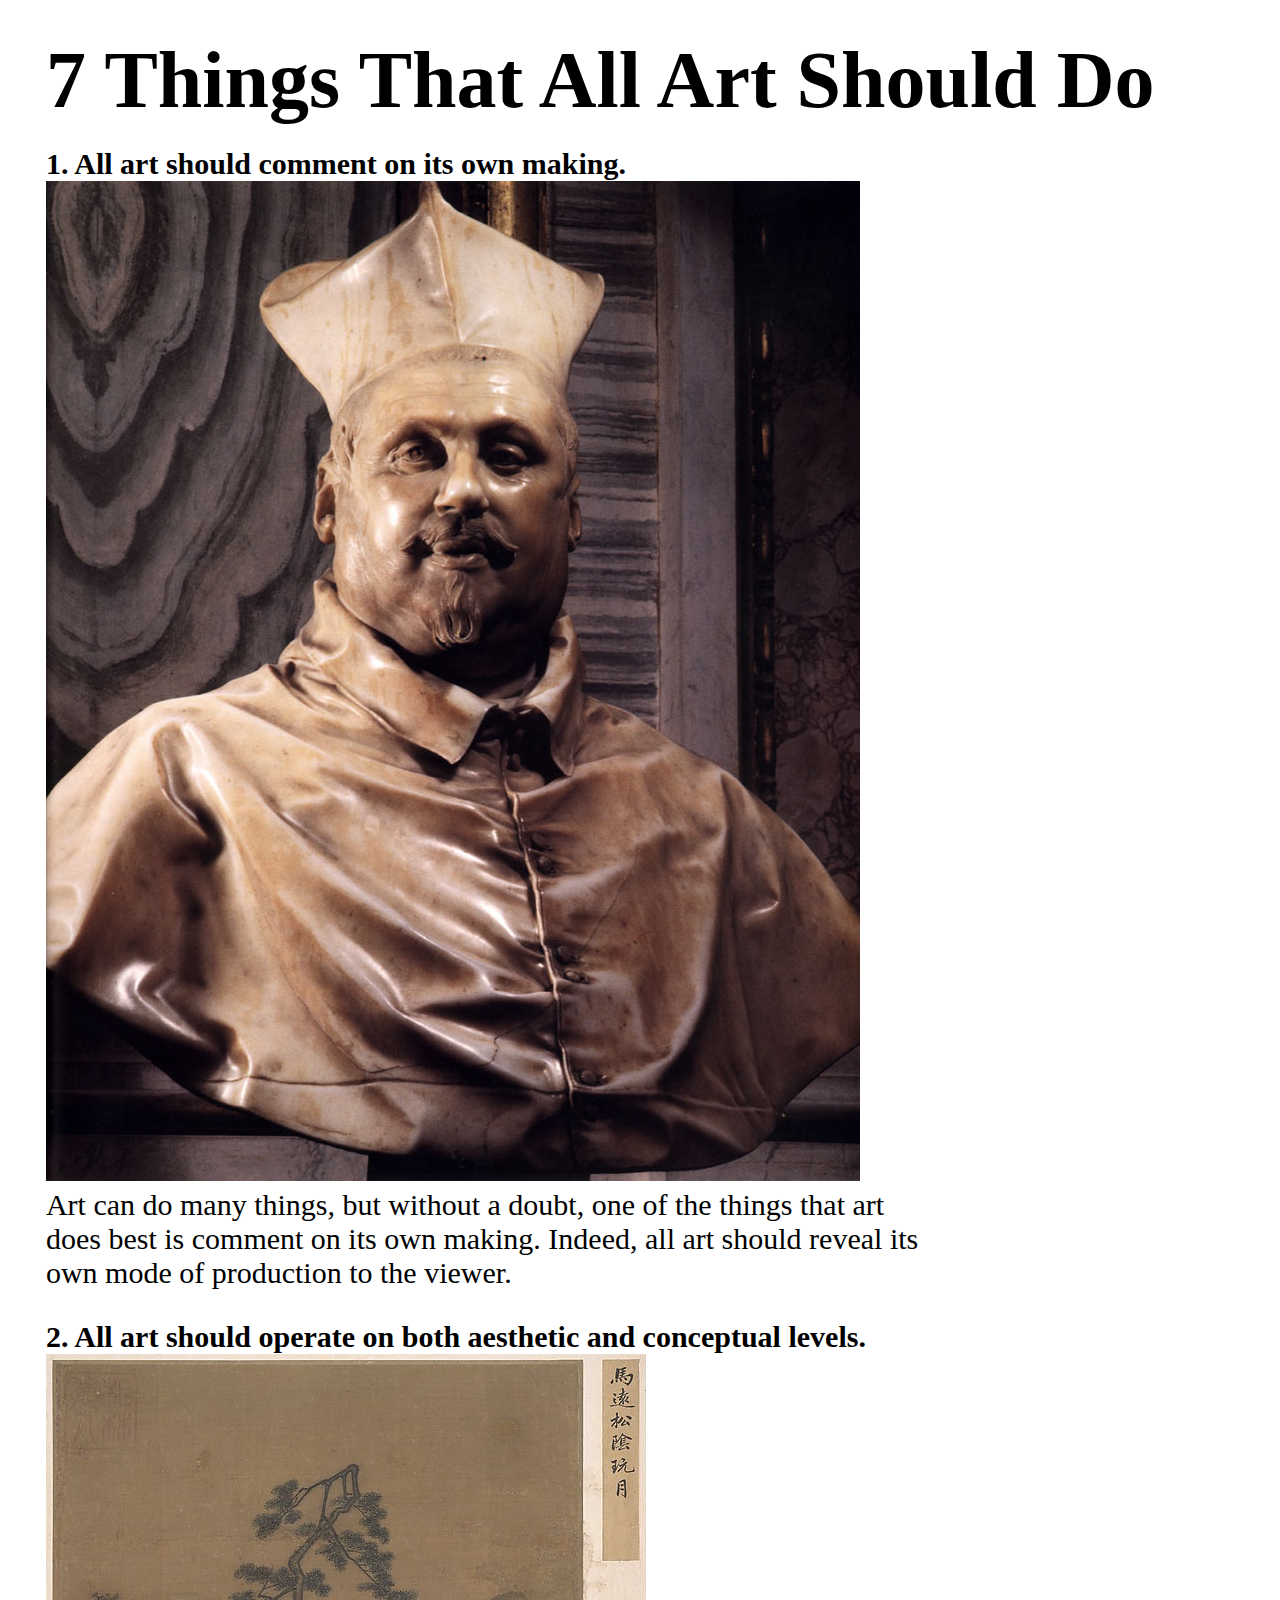
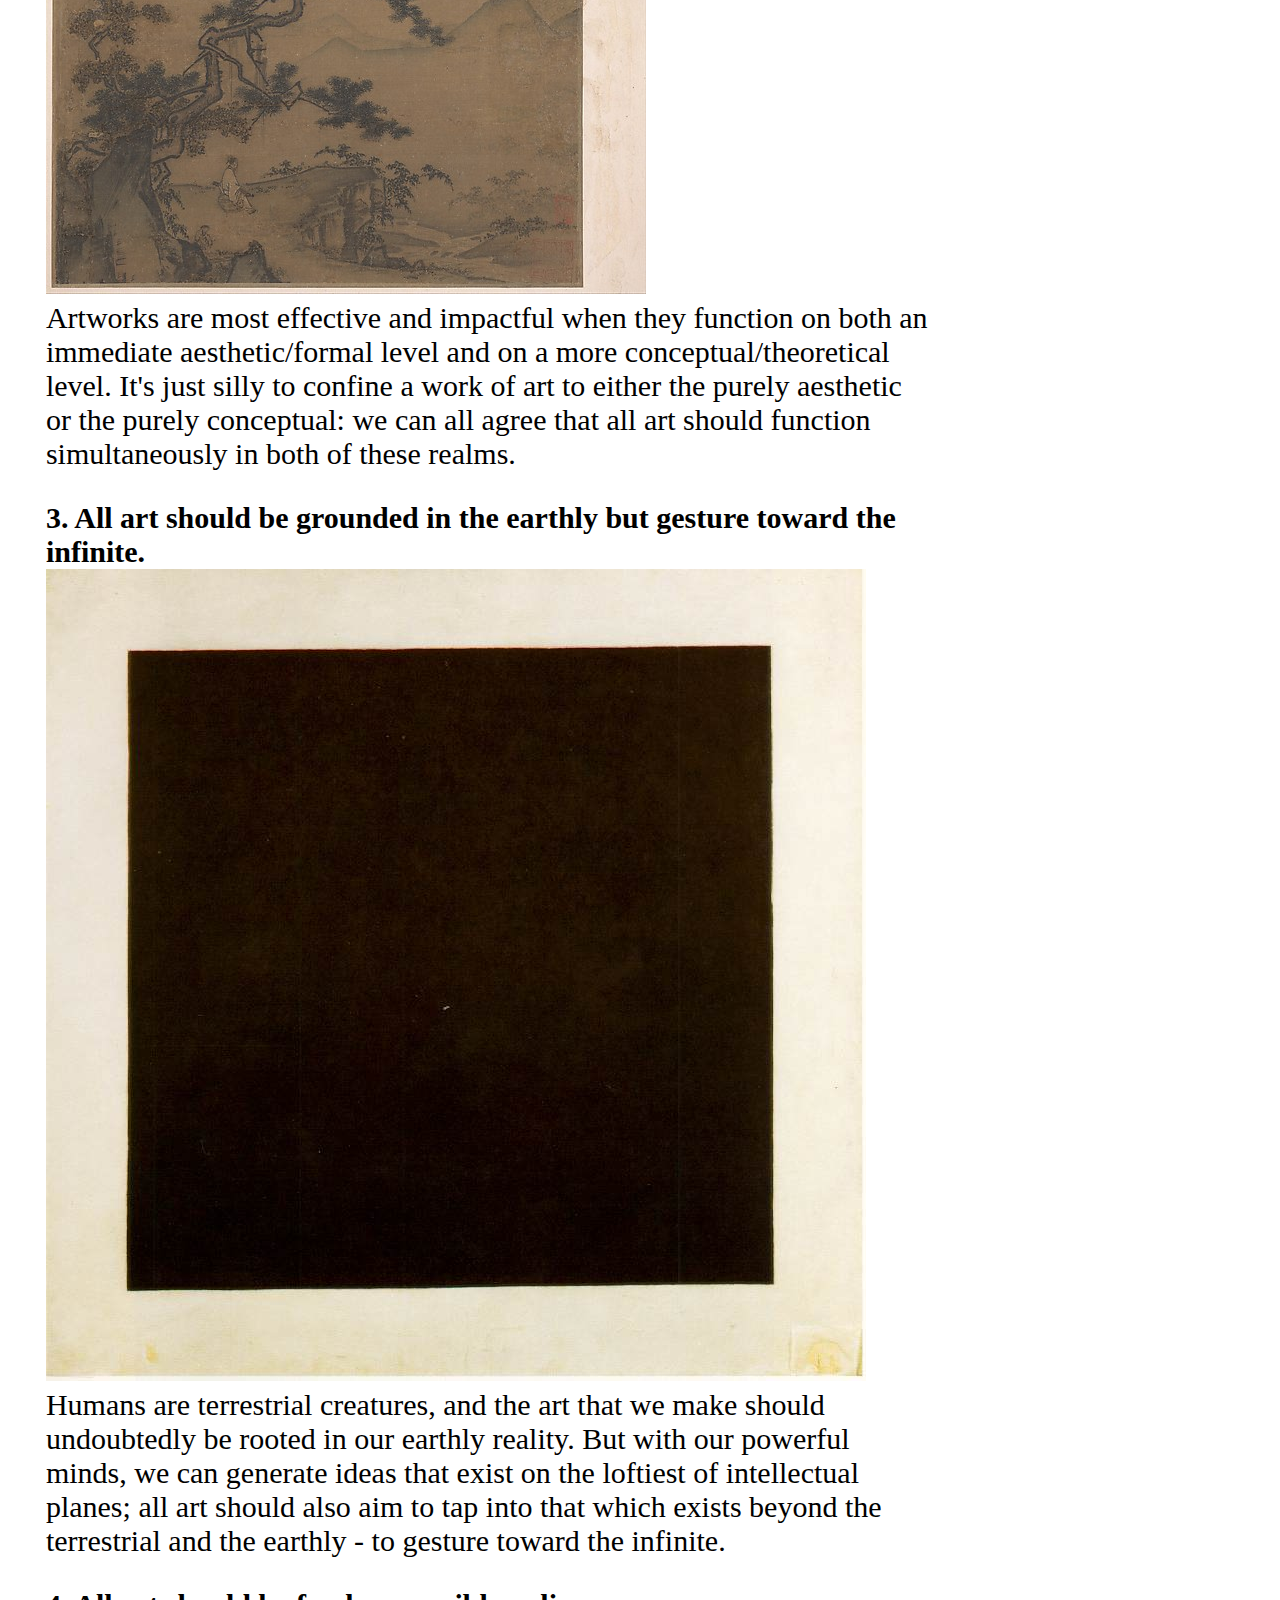
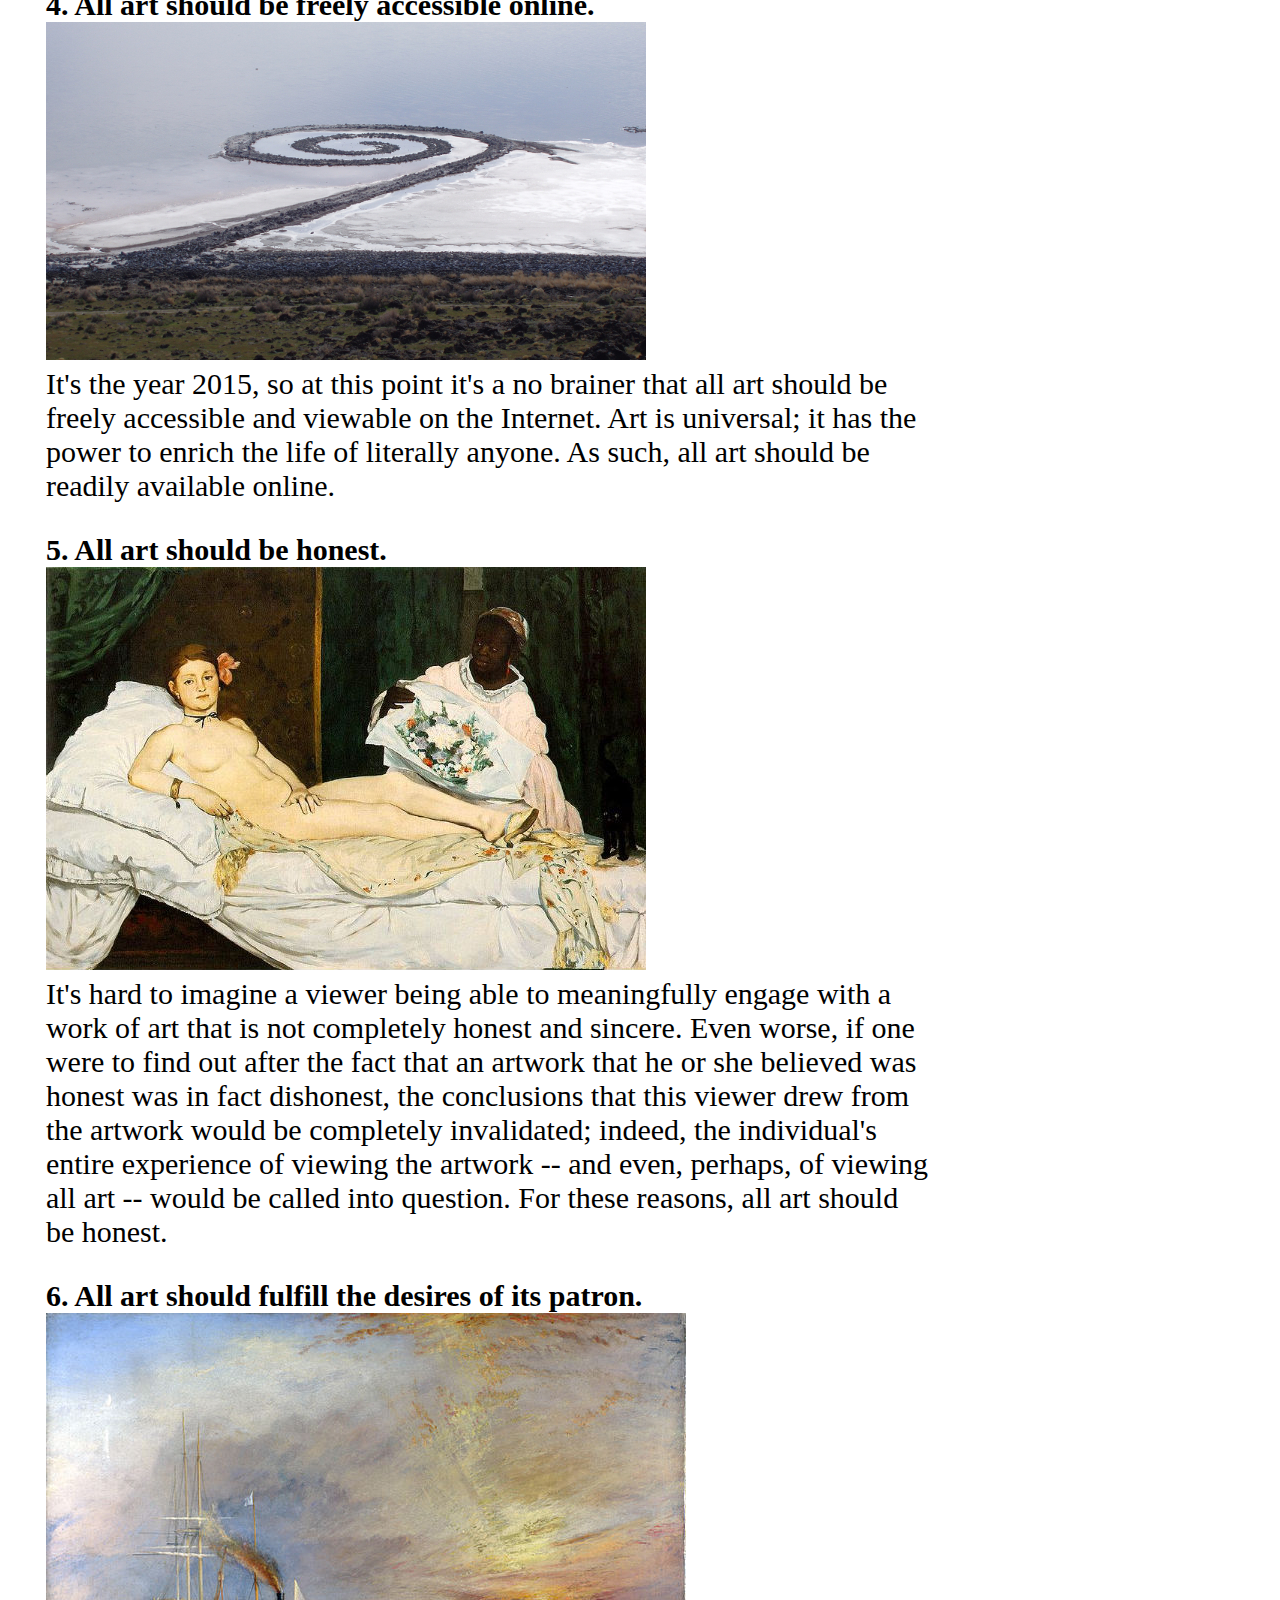
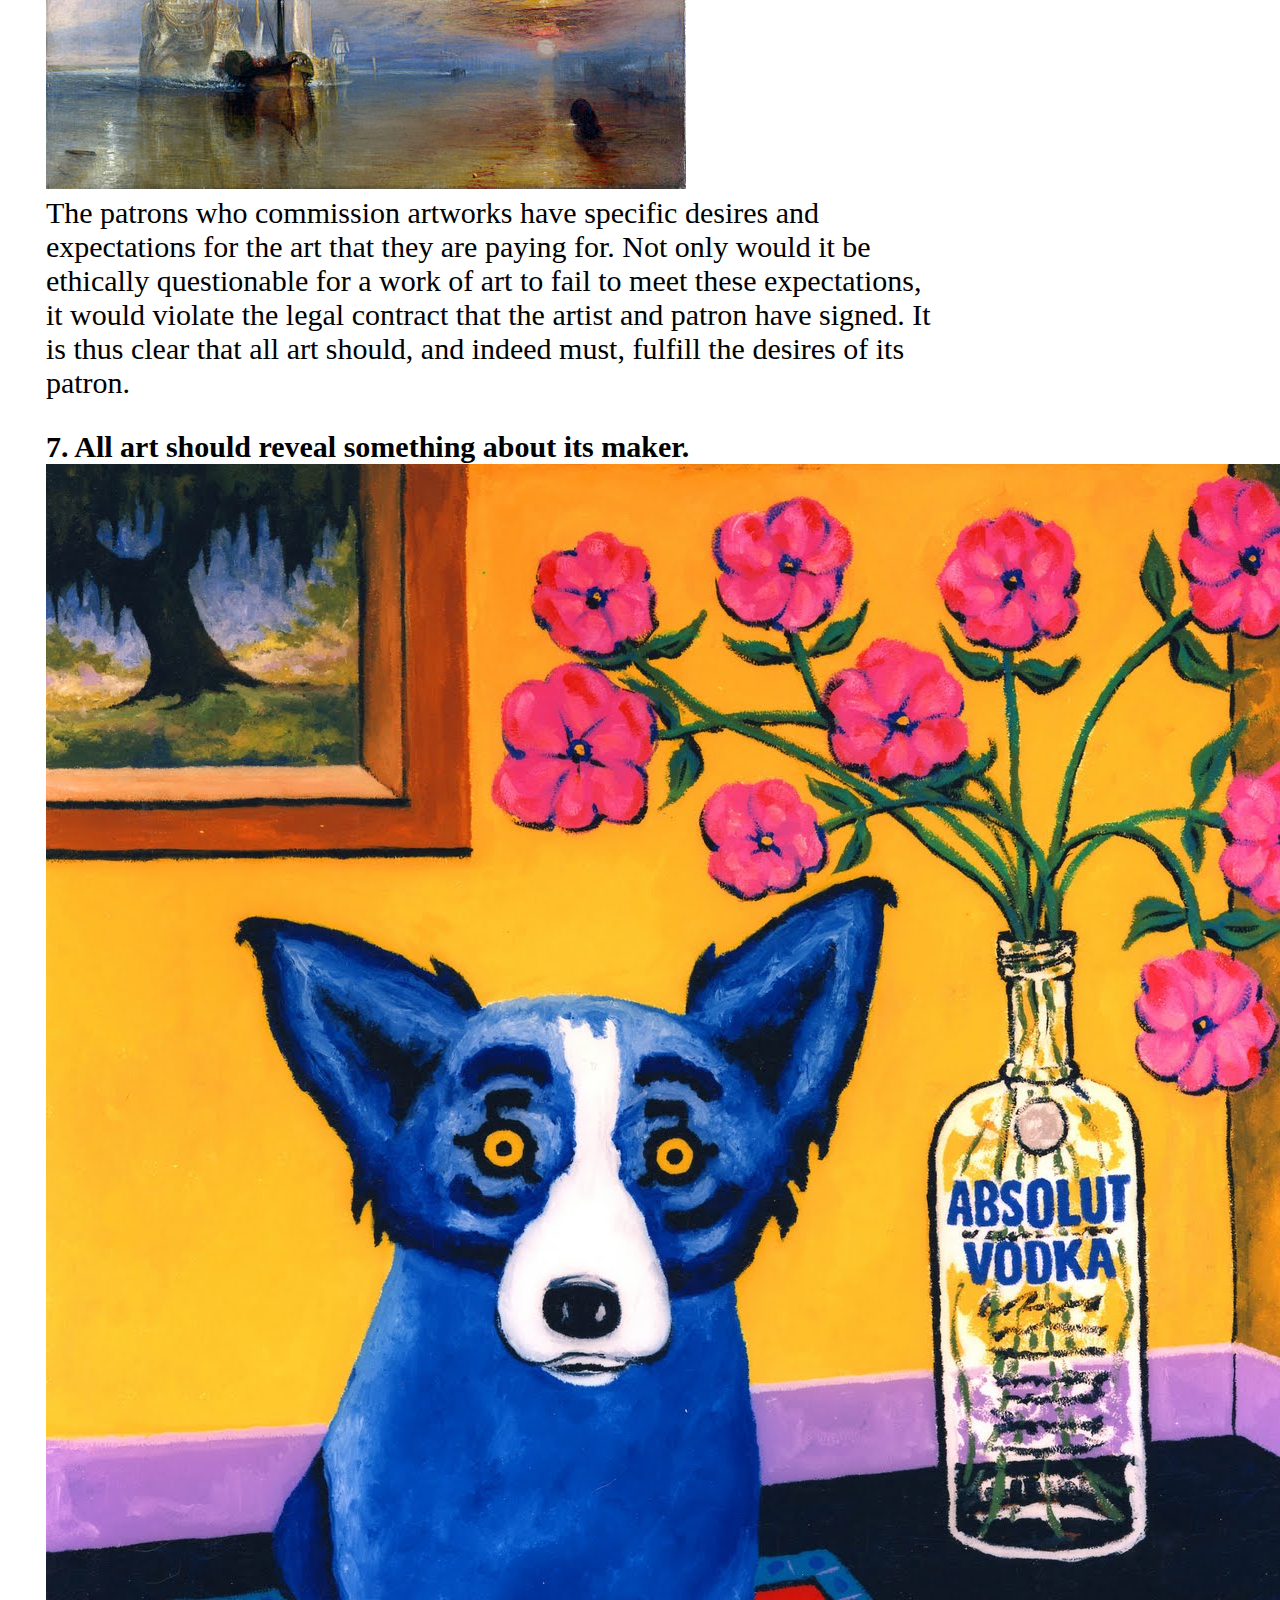
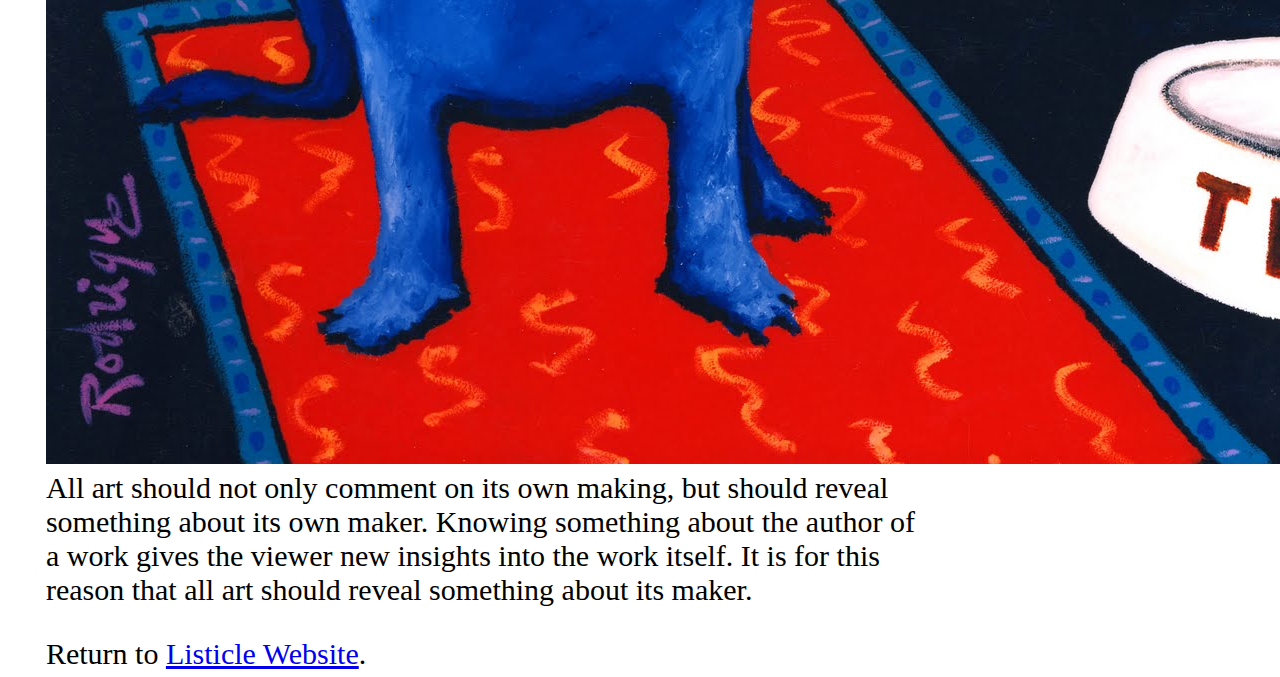
==== lists/art/7ThingsThatAllArtShouldDo.html @ 68961921 "Added bathroom" ====
<html>

  <head>

    <title>Listicle Website - 6 Bad Feelings The Bastard Mice Give Me</title>
    <link type="text/css" rel="stylesheet" href="../../stylesheet.css"/>
    <link rel="icon" href="../../favicon.ico" type="image/x-icon" />

  </head>

  <body>

    <h1 class="listtitle" id="art">7 Things That All Art Should Do</h1>

    <div class="listbody" id="art">
      <ul id="art">
        <li><b>1. All art should comment on its own making.</b>
          <br><img src="1.jpg">
          <br>Art can do many things, but without a doubt, one of the things that art does best is comment on its own making.
          Indeed, all art should reveal its own mode of production to the viewer.
          </li>
        <li><b>2. All art should operate on both aesthetic and conceptual levels.</b>
          <br><img src="2.jpg">
          <br>Artworks are most effective and impactful when they function on both an immediate aesthetic/formal level and on a more conceptual/theoretical level.
          It's just silly to confine a work of art to either the purely aesthetic or the purely conceptual: we can all agree that all art should function simultaneously
          in both of these realms.
          </li>
        <li><b>3. All art should be grounded in the earthly but gesture toward the infinite.</b>
          <br><img src="3.jpg">
          <br>Humans are terrestrial creatures, and the art that we make should undoubtedly be rooted in our earthly reality. But with our powerful minds, we can
          generate ideas that exist on the loftiest of intellectual planes; all art should also aim to tap into that which exists beyond the terrestrial and the earthly -
          to gesture toward the infinite.
          </li>
        <li><b>4. All art should be freely accessible online.</b>
          <br><img src="4.jpg">
          <br>It's the year 2015, so at this point it's a no brainer that all art should be freely accessible and viewable on the Internet. Art is universal; it has the power
          to enrich the life of literally anyone. As such, all art should be readily available online.
          </li>
        <li><b>5. All art should be honest.</b>
          <br><img src="5.jpg">
          <br>It's hard to imagine a viewer being able to meaningfully engage with a work of art that is not completely honest and sincere. Even worse, if one were to find out
          after the fact that an artwork that he or she believed was honest was in fact dishonest, the conclusions that this viewer drew from the artwork would be completely invalidated;
          indeed, the individual's entire experience of viewing the artwork -- and even, perhaps, of viewing all art -- would be called into question.
          For these reasons, all art should be honest.
          </li>
        <li><b>6. All art should fulfill the desires of its patron.</b>
          <br><img src="6.jpg">
          <br>The patrons who commission artworks have specific desires and expectations for the art that they are paying for. Not only would it be ethically questionable for a work of art
          to fail to meet these expectations, it would violate the legal contract that the artist and patron have signed. It is thus clear that all art should, and indeed must, fulfill the
          desires of its patron.
          </li>
        <li><b>7. All art should reveal something about its maker.</b>
          <br><img src="7.jpg">
          <br>All art should not only comment on its own making, but should reveal something about its own maker. Knowing something about the author of a work gives the viewer new insights
          into the work itself. It is for this reason that all art should reveal something about its maker.
          </li>
        <li>Return to <a href="../../index.html">Listicle Website</a>.</li>
      </ul>
    </div>

  </body>

</html>
---- stylesheet.css ----
.indextitle {
  position: relative;
  top: 3%;
  left: 3%;
  font-size: 80px;
}

.listtitle {
  position: relative;
  top: 3%;
  left: 3%;
  font-size: 80px;
  width: 95%;
}

.indexbody {
  position: relative;
  top: 5%;
  left: 3%;
}

.listintro {
  position: relative;
  top: 5%;
  left: 3%;
  font-size: 30px;
  width: 70%;
  margin-top: -50px;
  margin-bottom: 75px;
}

.listbody {
  position: relative;
  top: 5%;
  left: 3%;
  font-size: 30px;
  width: 70%;
}

.lists {
  margin-bottom: 30px;
  font-size: 30px;
}

#toplist {
  margin-top: -50px;
}

h1 {
  font-size: 80px;
}

ul {
  list-style-type: none;
  margin-left: -40px;
  margin-top: -50px;
  margin-bottom: 50px;
}

li {
  margin-bottom: 30px;
}
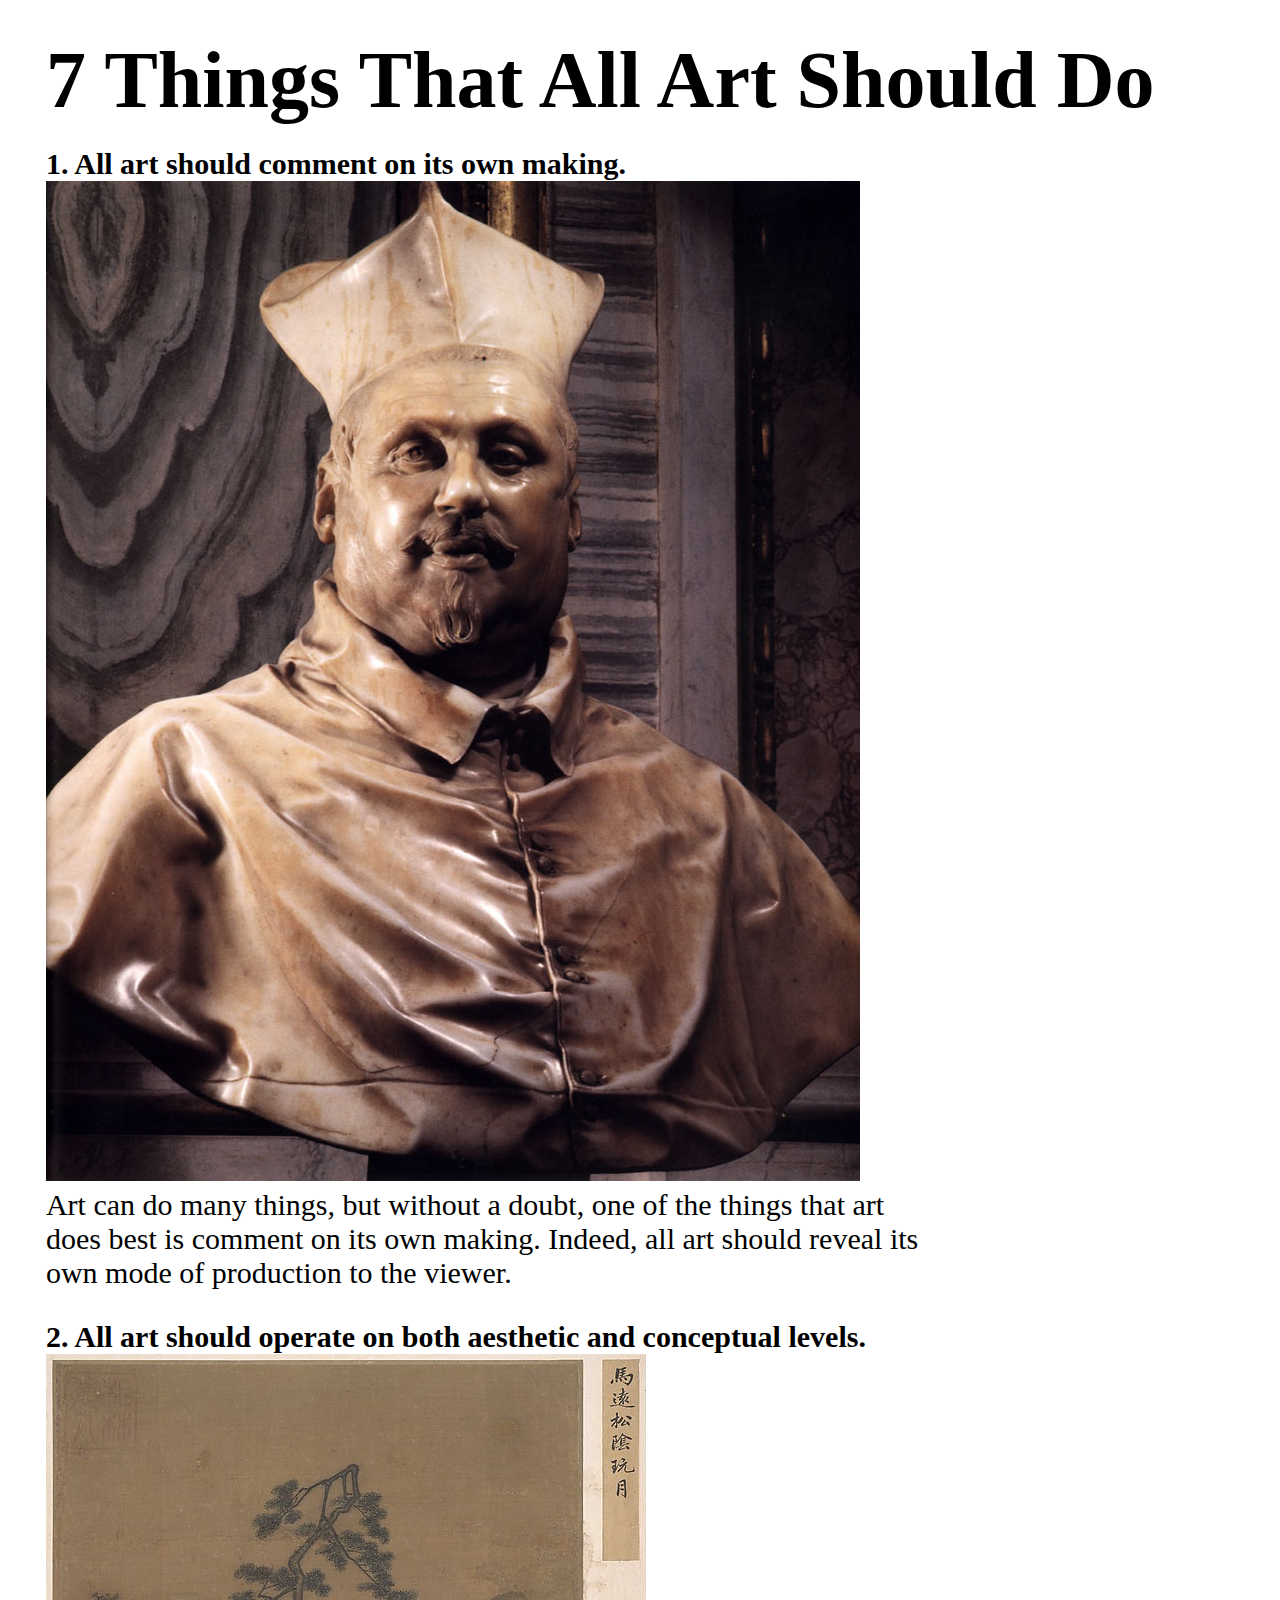
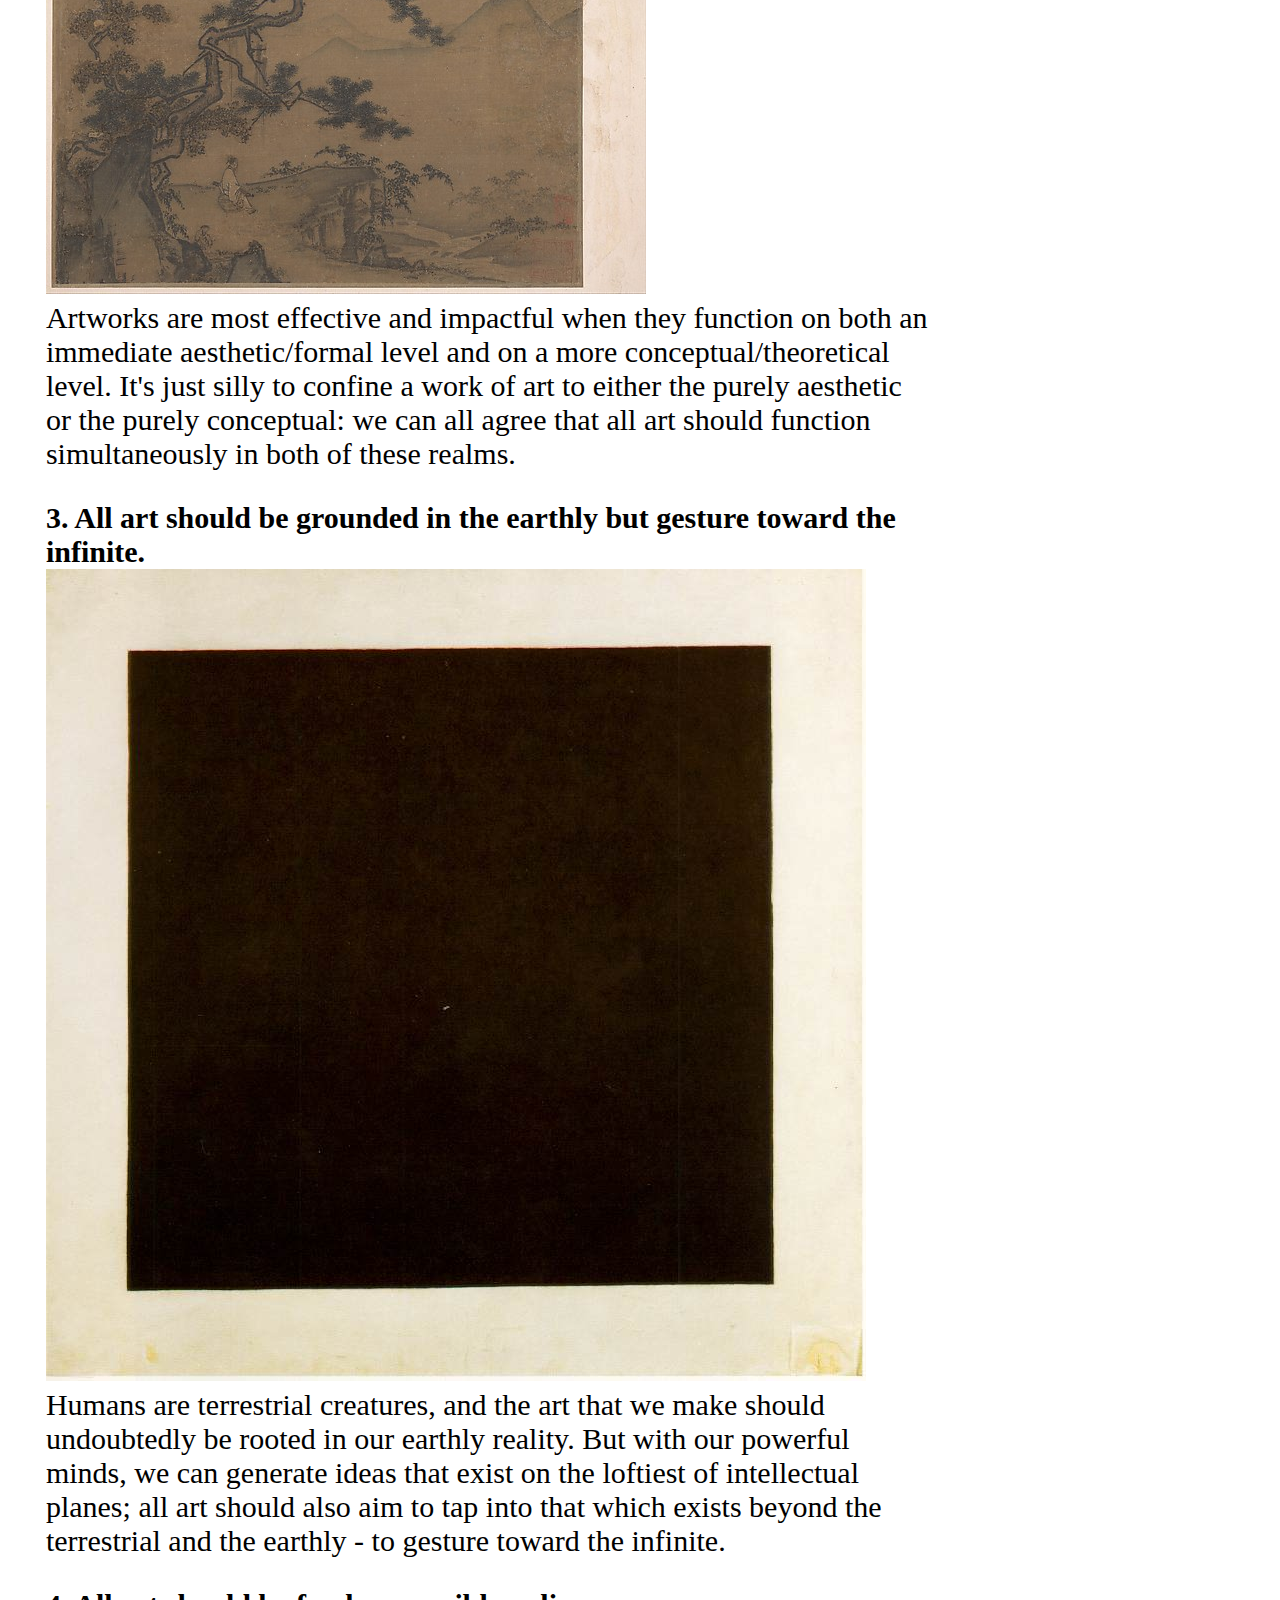
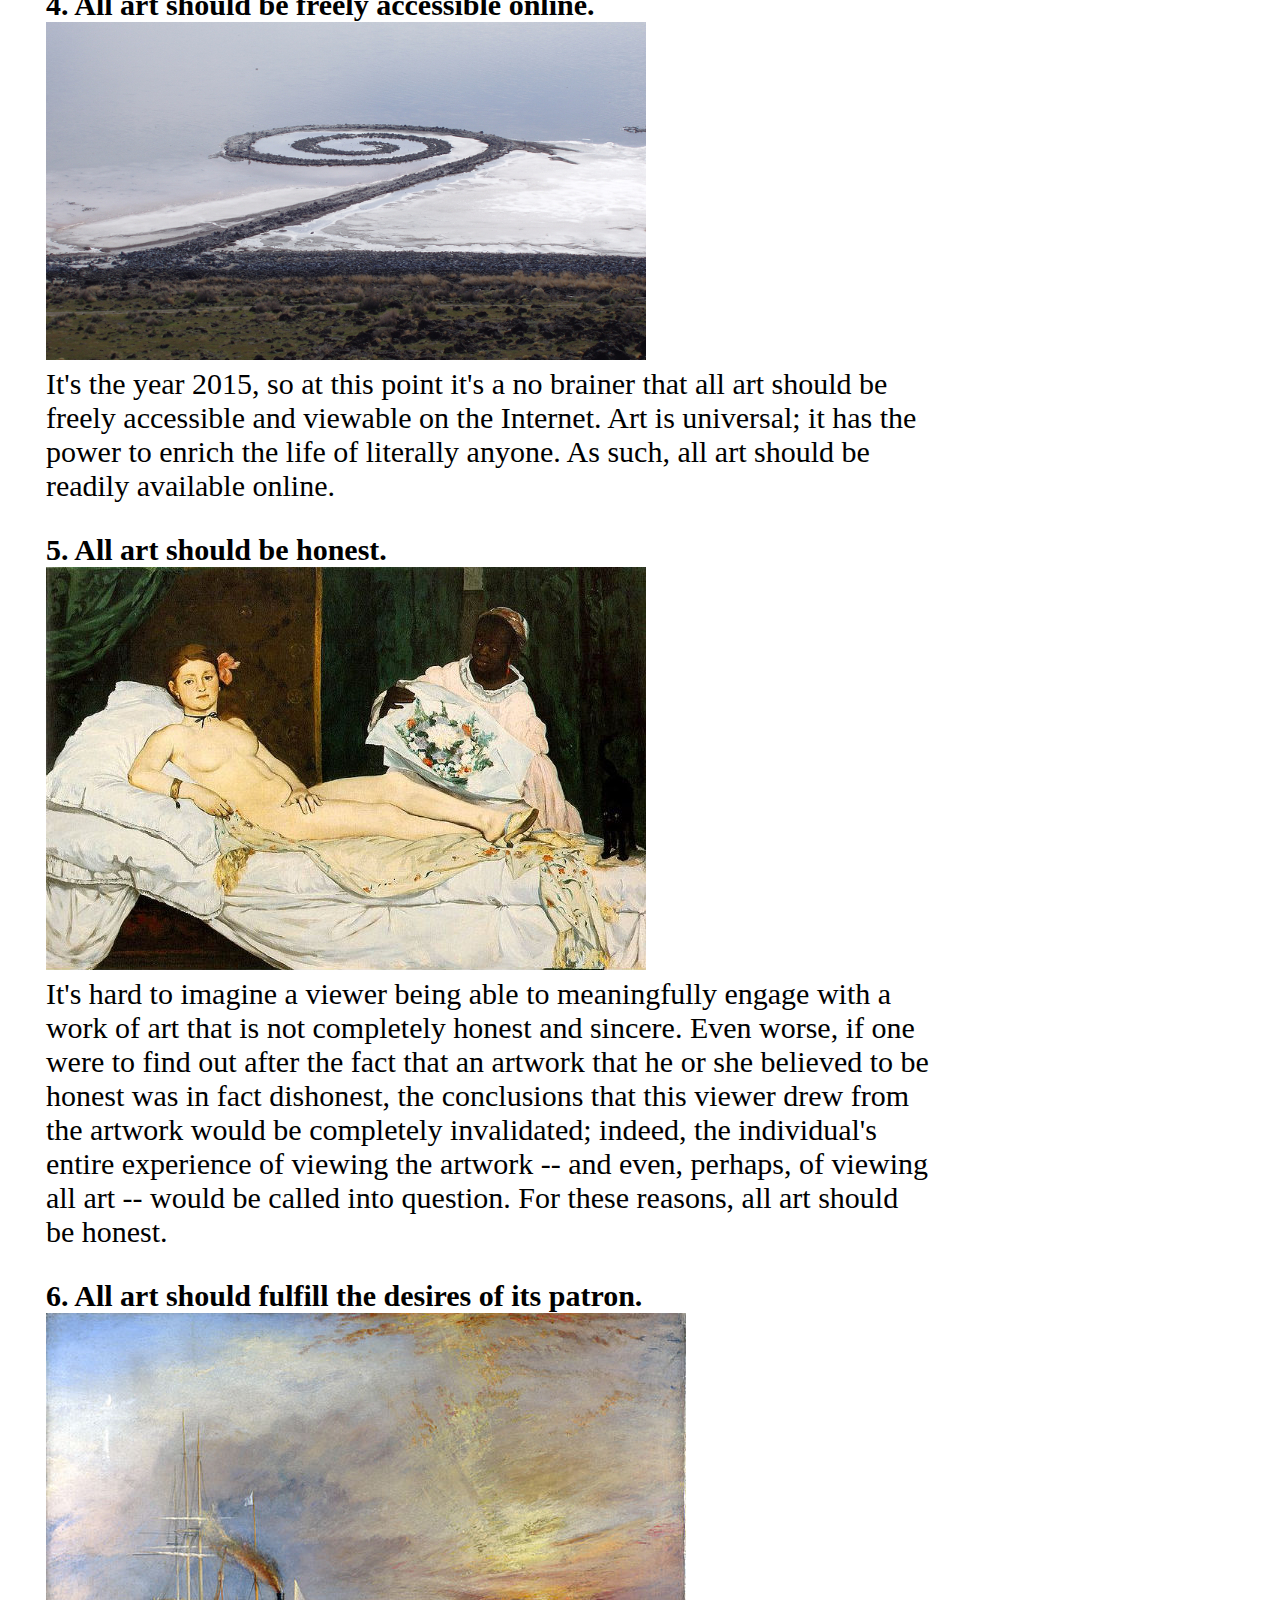
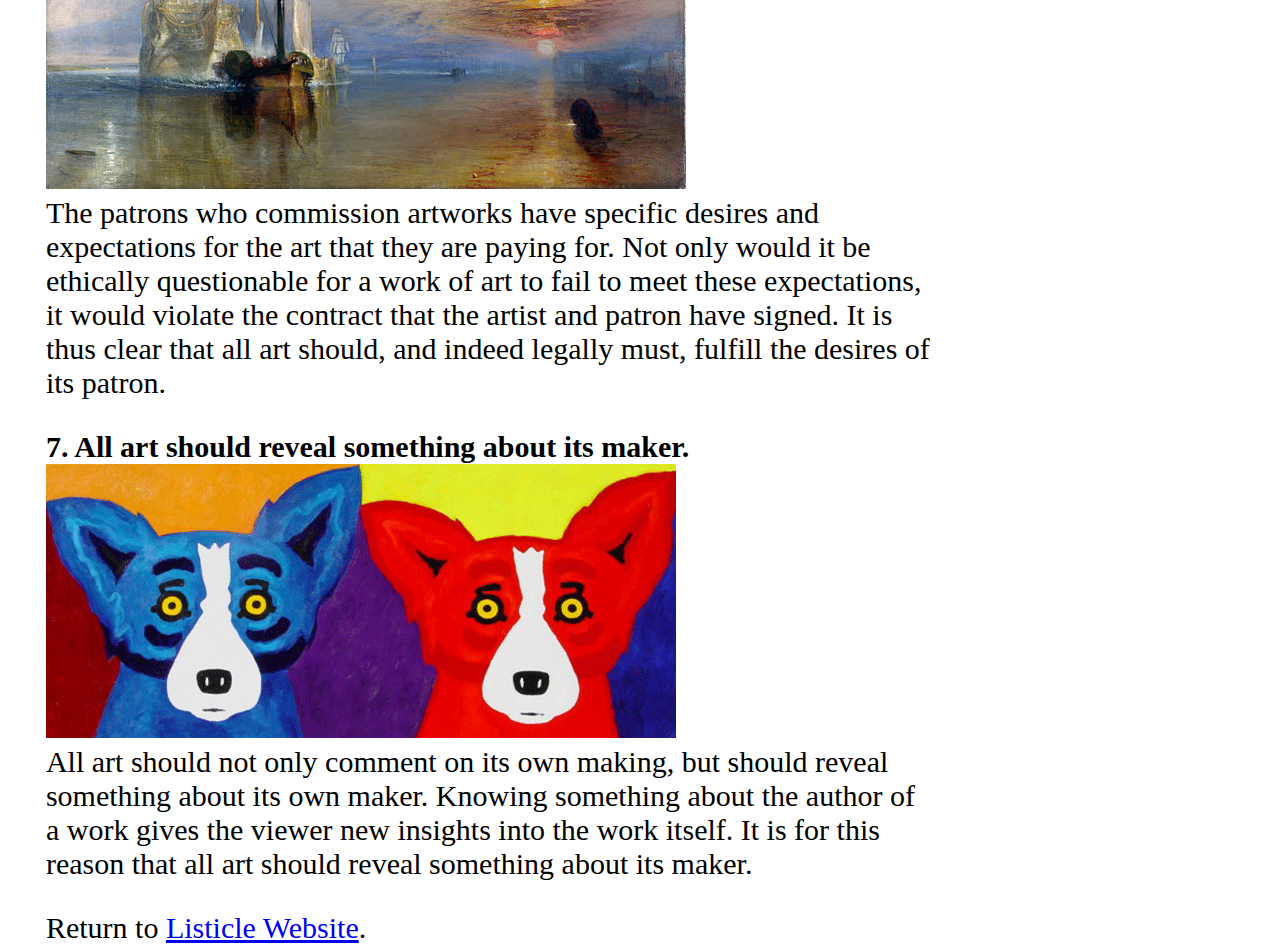
==== commit 9aaeccbe: "added art" ====
--- a/lists/art/7ThingsThatAllArtShouldDo.html
+++ b/lists/art/7ThingsThatAllArtShouldDo.html
@@ -39,14 +39,14 @@
         <li><b>5. All art should be honest.</b>
           <br><img src="5.jpg">
           <br>It's hard to imagine a viewer being able to meaningfully engage with a work of art that is not completely honest and sincere. Even worse, if one were to find out
-          after the fact that an artwork that he or she believed was honest was in fact dishonest, the conclusions that this viewer drew from the artwork would be completely invalidated;
+          after the fact that an artwork that he or she believed to be honest was in fact dishonest, the conclusions that this viewer drew from the artwork would be completely invalidated;
           indeed, the individual's entire experience of viewing the artwork -- and even, perhaps, of viewing all art -- would be called into question.
           For these reasons, all art should be honest.
           </li>
         <li><b>6. All art should fulfill the desires of its patron.</b>
           <br><img src="6.jpg">
           <br>The patrons who commission artworks have specific desires and expectations for the art that they are paying for. Not only would it be ethically questionable for a work of art
-          to fail to meet these expectations, it would violate the legal contract that the artist and patron have signed. It is thus clear that all art should, and indeed must, fulfill the
+          to fail to meet these expectations, it would violate the contract that the artist and patron have signed. It is thus clear that all art should, and indeed legally must, fulfill the
           desires of its patron.
           </li>
         <li><b>7. All art should reveal something about its maker.</b>
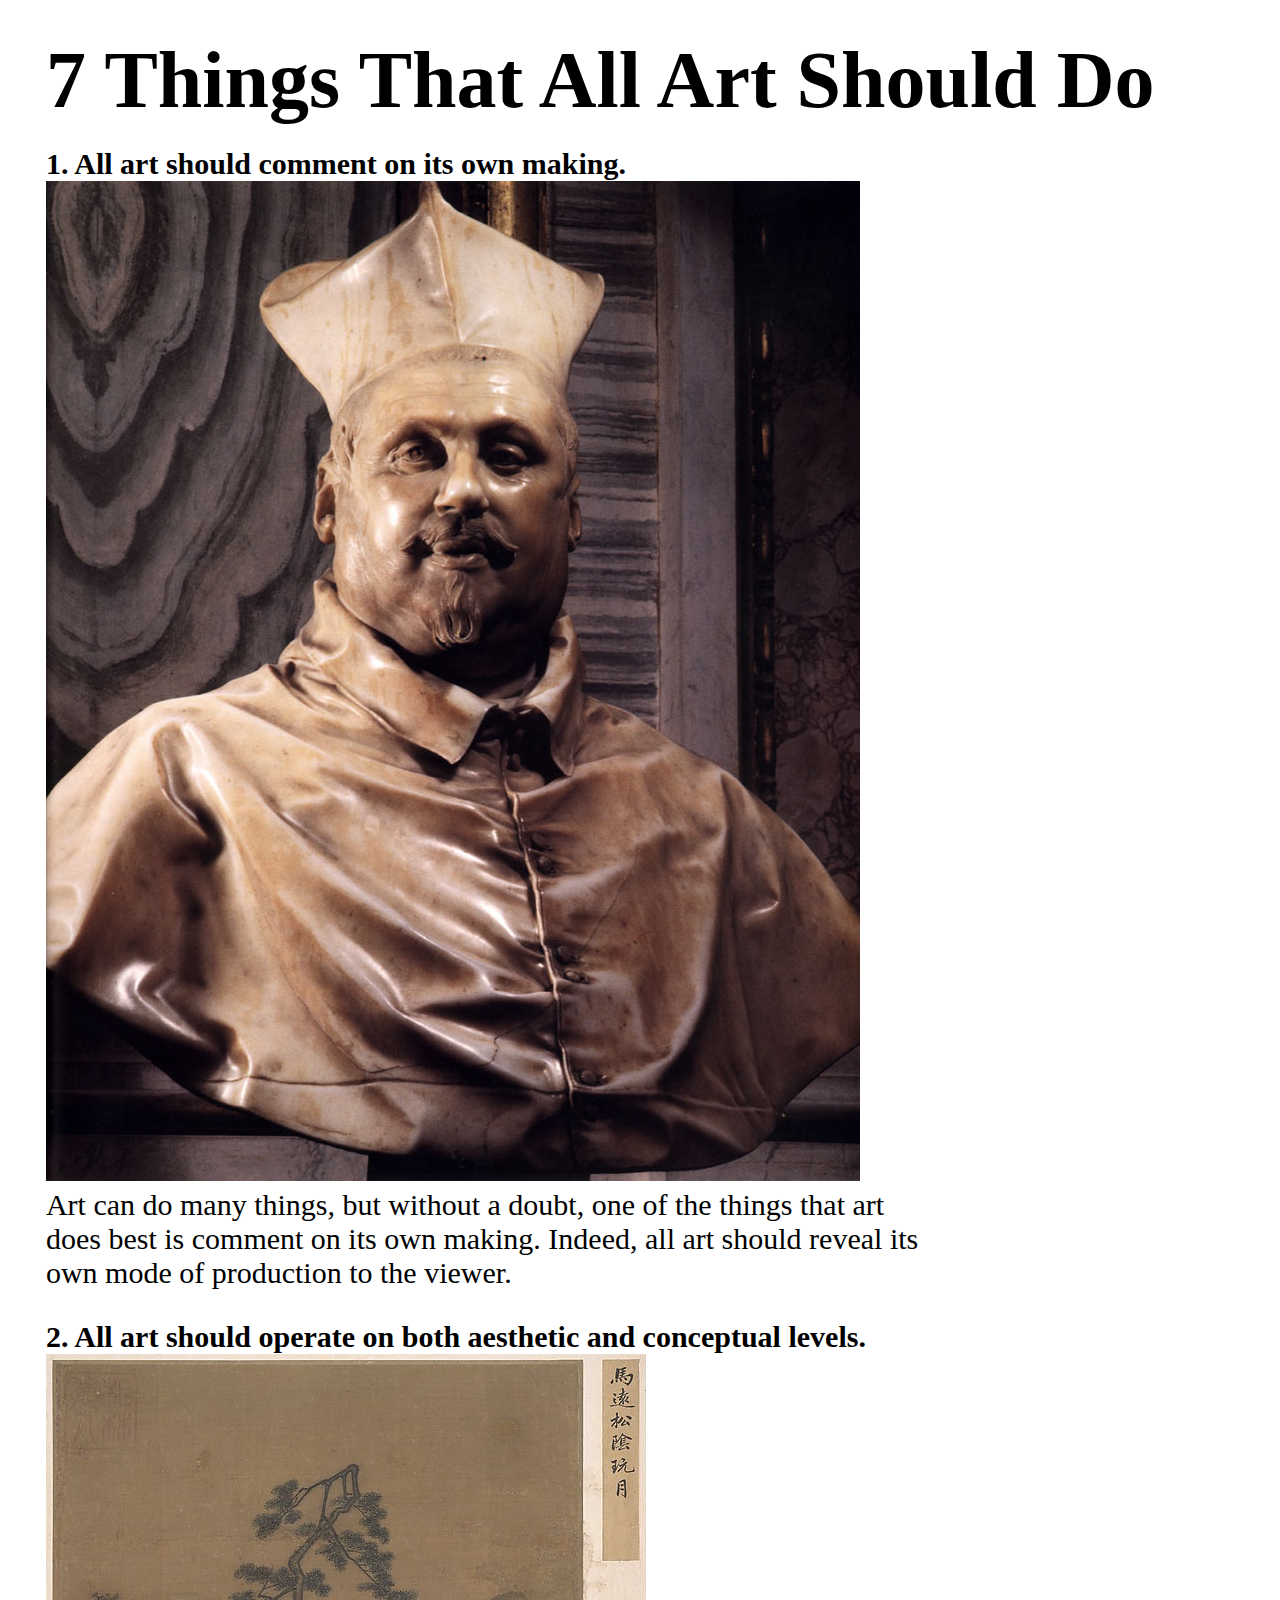
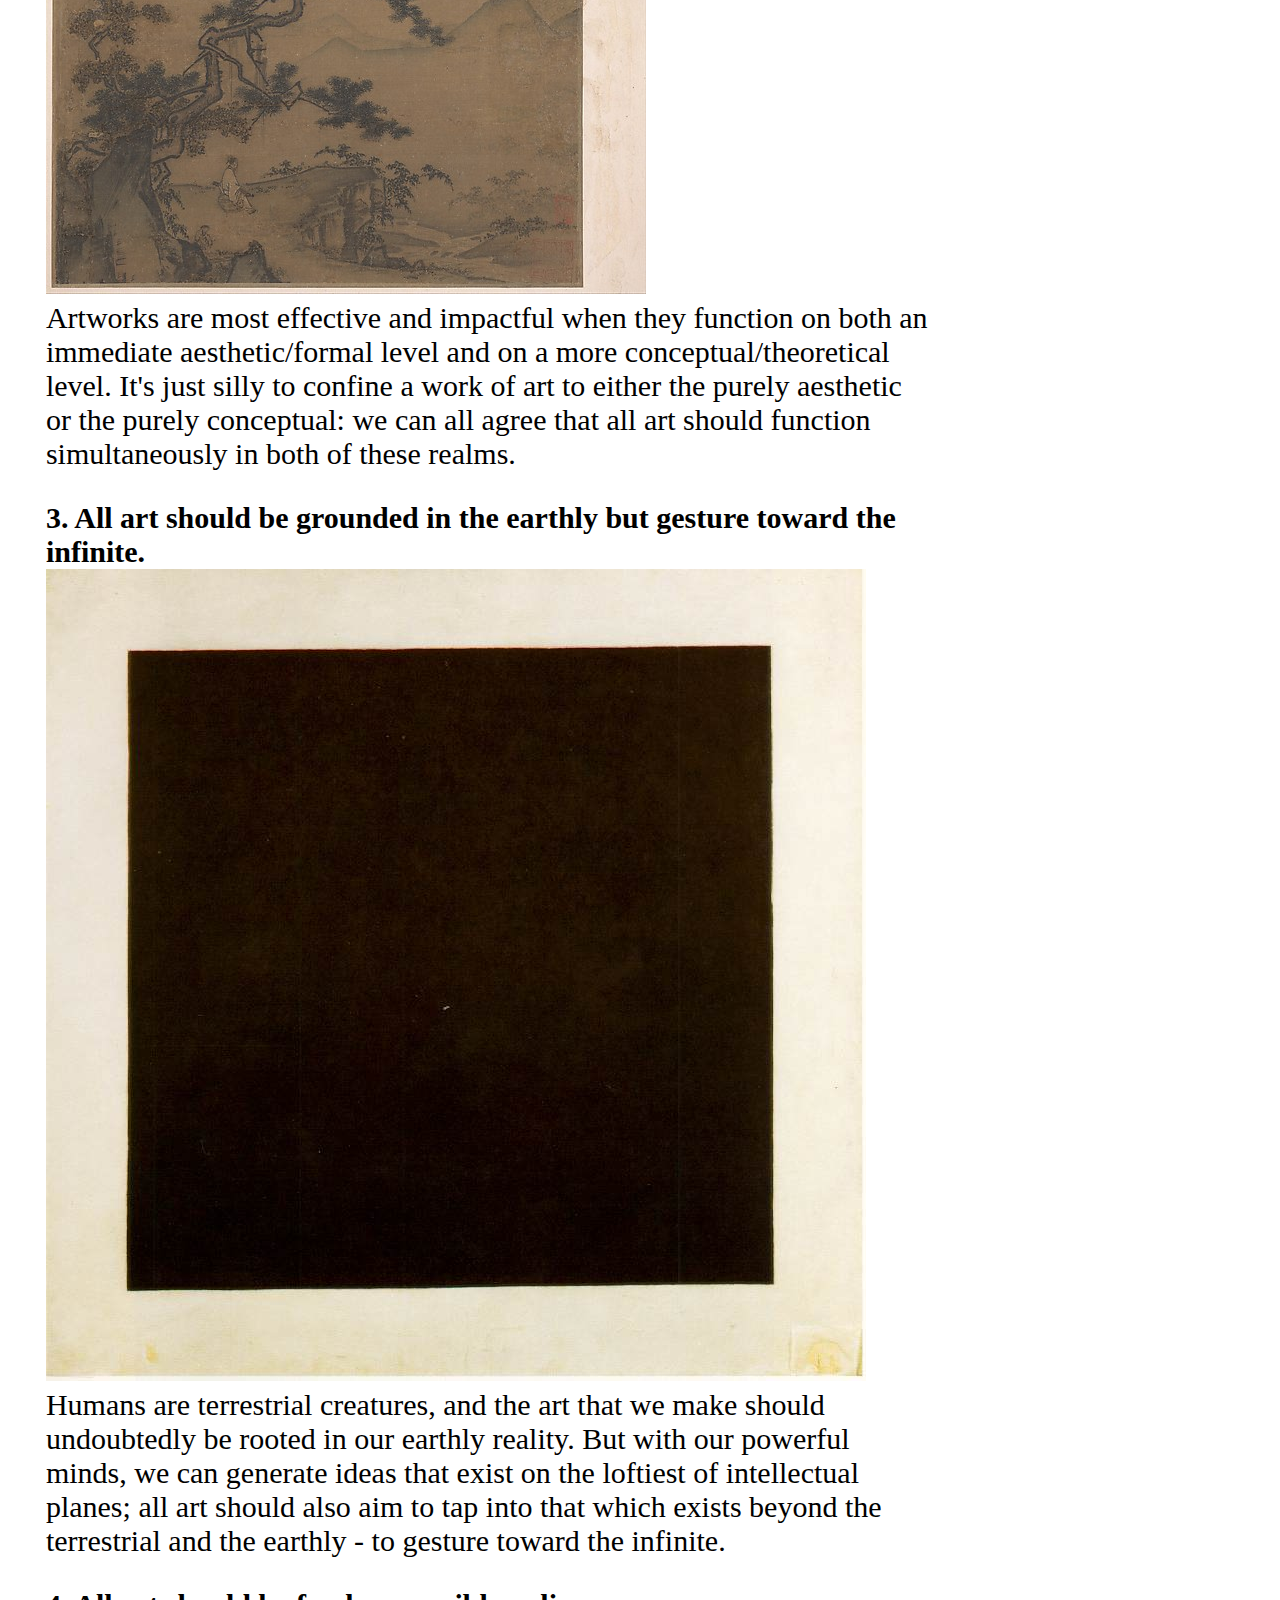
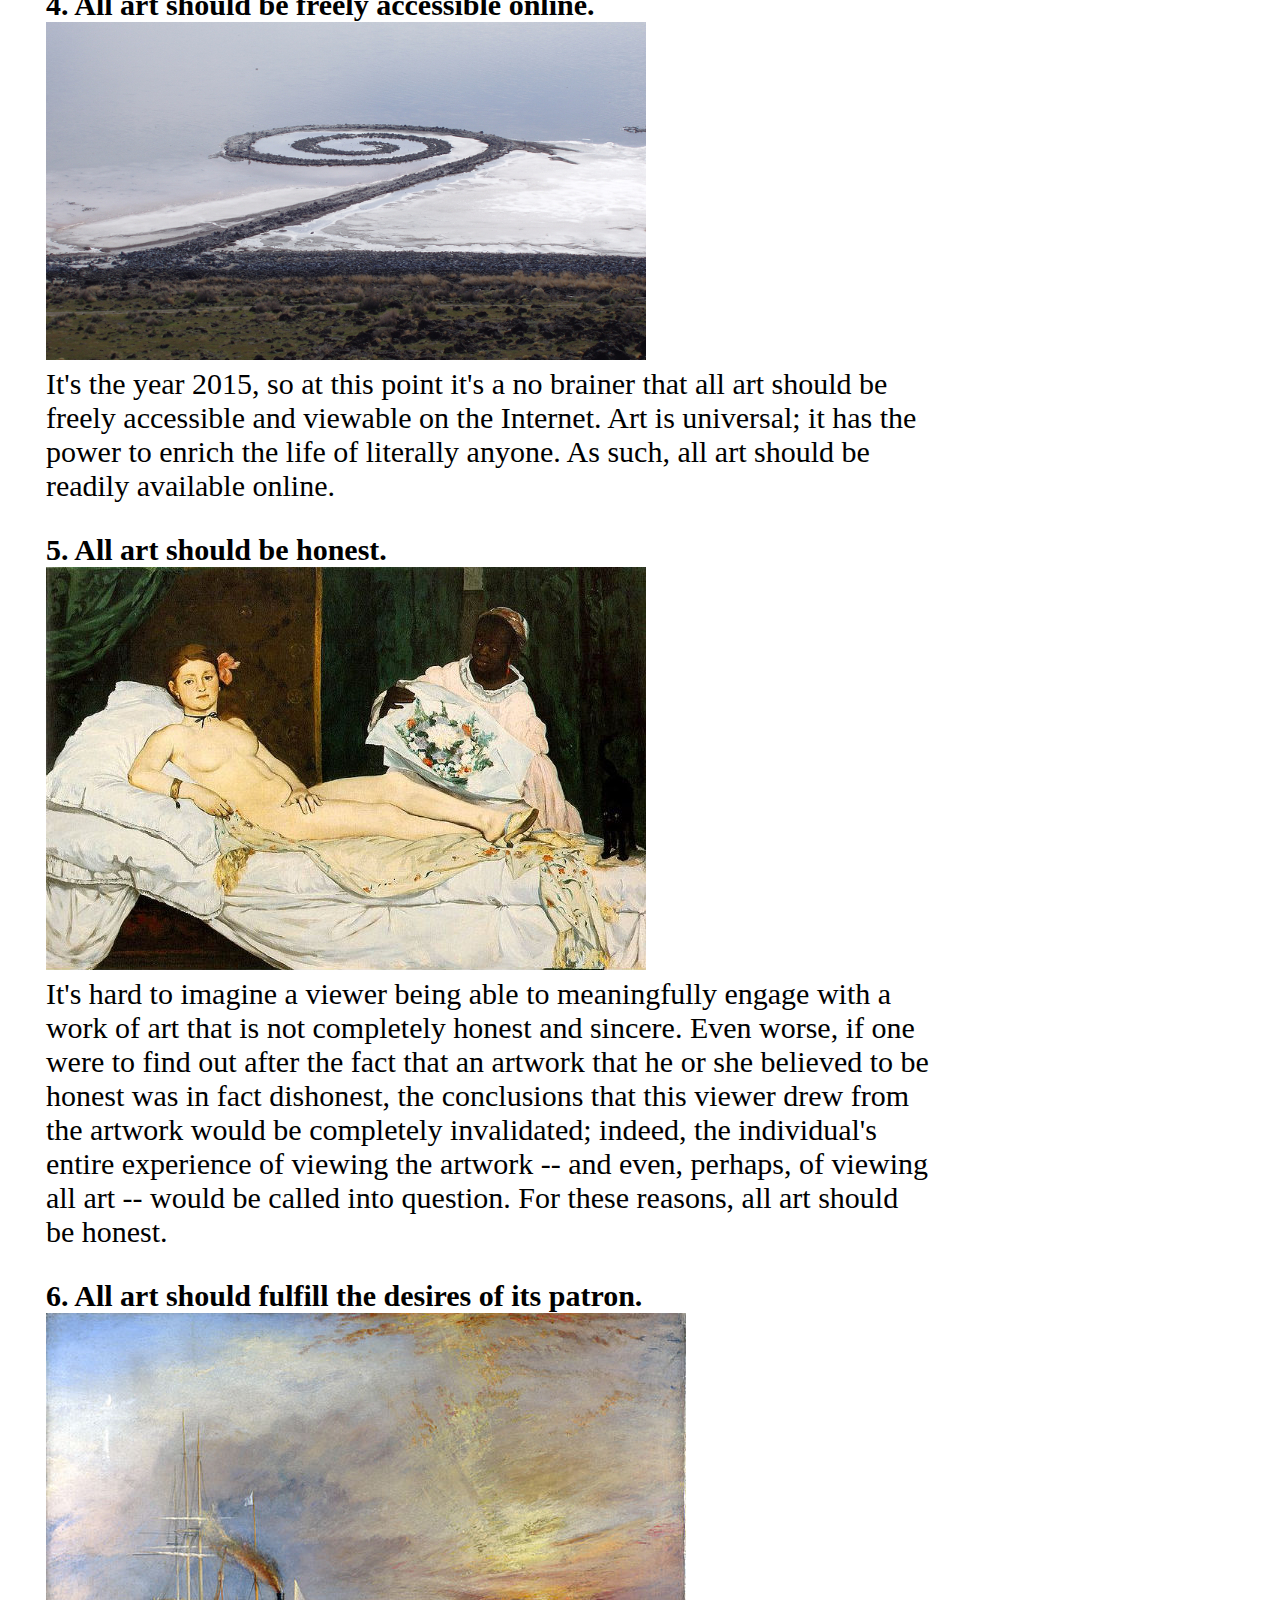
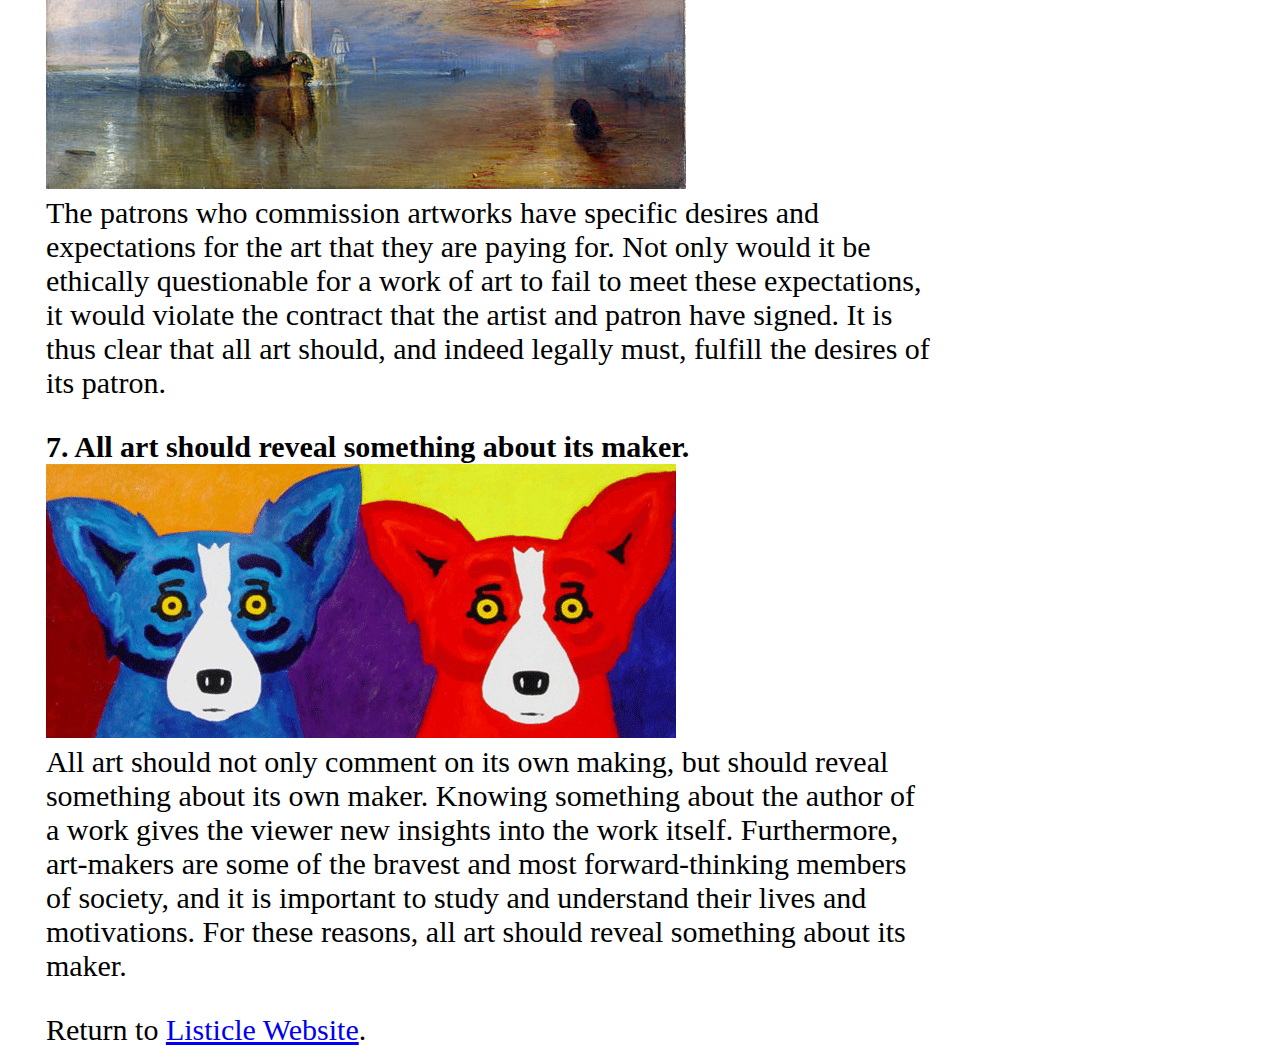
==== commit 97ee47d9: "edited artist copy" ====
--- a/lists/art/7ThingsThatAllArtShouldDo.html
+++ b/lists/art/7ThingsThatAllArtShouldDo.html
@@ -51,8 +51,9 @@
           </li>
         <li><b>7. All art should reveal something about its maker.</b>
           <br><img src="7.jpg">
-          <br>All art should not only comment on its own making, but should reveal something about its own maker. Knowing something about the author of a work gives the viewer new insights
-          into the work itself. It is for this reason that all art should reveal something about its maker.
+          <br>All art should not only comment on its own making, but should reveal something about its own maker. Knowing something about the author of a work gives the viewer new insights into
+          the work itself. Furthermore, art-makers are some of the bravest and most forward-thinking members of society, and it is important to study and understand their lives and motivations.
+          For these reasons, all art should reveal something about its maker.
           </li>
         <li>Return to <a href="../../index.html">Listicle Website</a>.</li>
       </ul>
